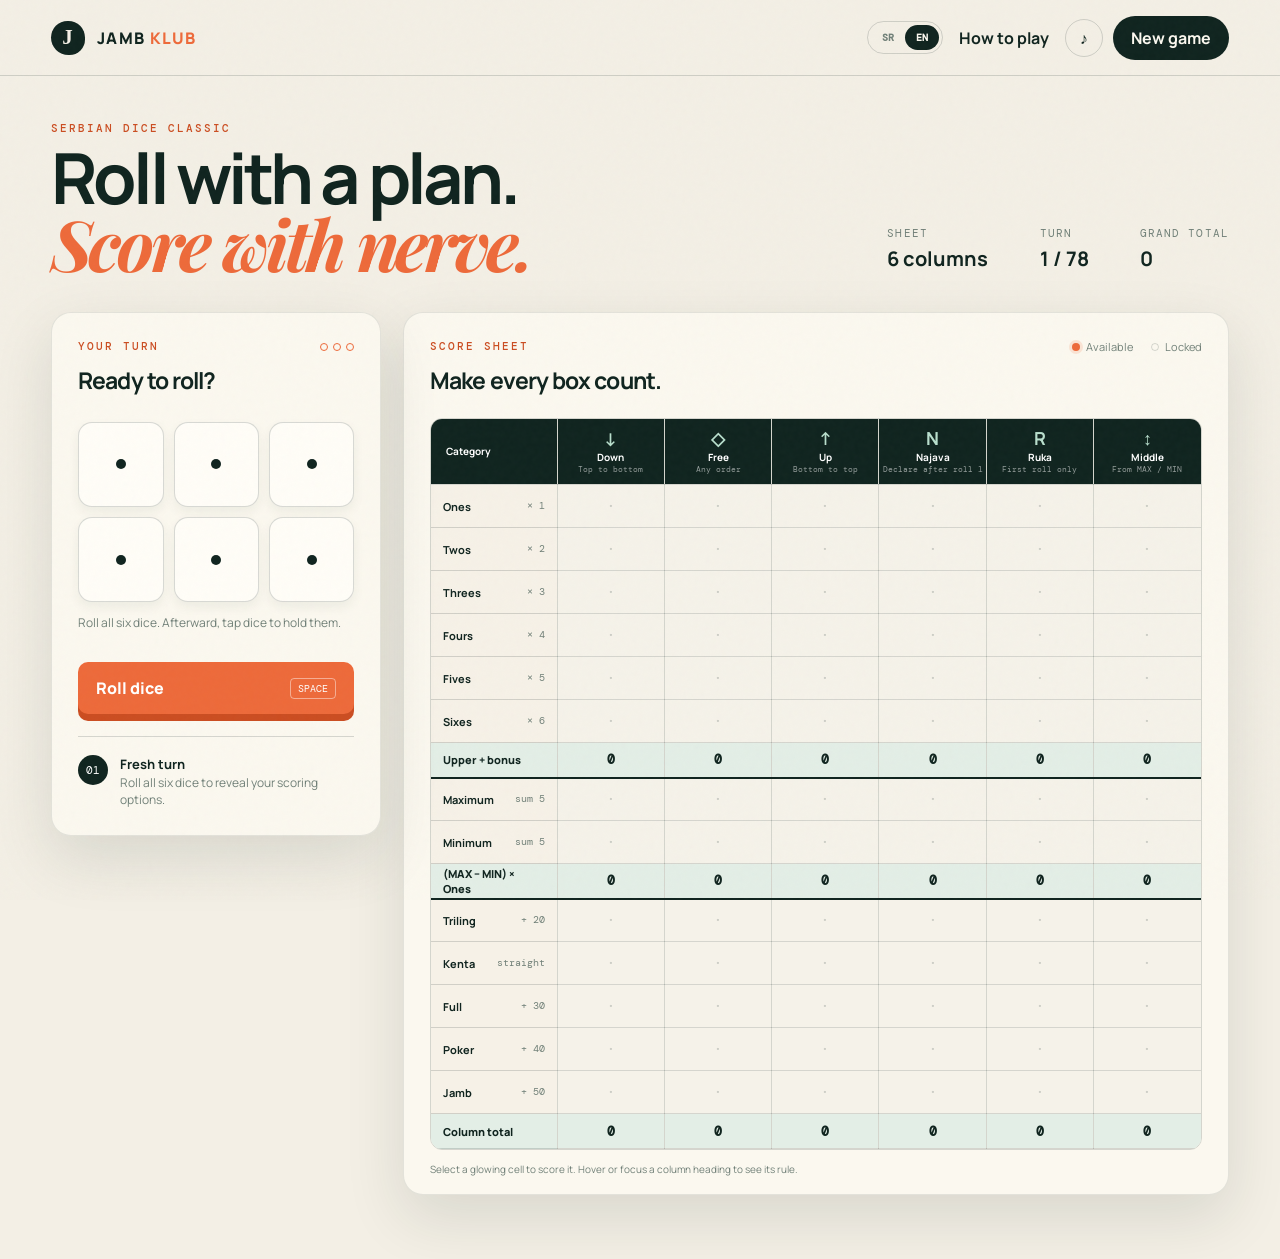
==== jamb-game/index.html @ 4c867be6 "Version 1.0.0 The First commit" ====
<!doctype html>
<html lang="en">
  <head>
    <meta charset="UTF-8" />
    <meta name="viewport" content="width=device-width, initial-scale=1.0" />
    <meta name="theme-color" content="#10241f" />
    <title>Jamb Klub</title>
    <link rel="stylesheet" href="styles.css" />
  </head>
  <body>
    <div class="paper-noise" aria-hidden="true"></div>
    <header class="topbar">
      <a class="brand" href="#" aria-label="Jamb Klub home" data-i18n-aria="brand.home">
        <span class="brand-mark">J</span>
        <span>JAMB <i>KLUB</i></span>
      </a>
      <div class="top-actions">
        <div class="language-switch" role="group" aria-label="Language" data-i18n-aria="nav.language">
          <button type="button" data-language="sr" aria-pressed="false">SR</button>
          <button type="button" data-language="en" aria-pressed="true">EN</button>
        </div>
        <button class="text-button" id="rulesButton" data-i18n="nav.rules">How to play</button>
        <button class="icon-button" id="soundButton" aria-label="Toggle sound" title="Toggle sound">♪</button>
        <button class="new-game-button" id="newGameButton" data-i18n="nav.newGame">New game</button>
      </div>
    </header>

    <main>
      <section class="hero">
        <div>
          <p class="eyebrow" data-i18n="hero.eyebrow">SERBIAN DICE CLASSIC</p>
          <h1><span data-i18n="hero.line1">Roll with a plan.</span><br /><em data-i18n="hero.line2">Score with nerve.</em></h1>
        </div>
        <div class="game-meta">
          <div><span data-i18n="meta.sheet">Sheet</span><strong id="sheetLabel">6 columns</strong></div>
          <div><span data-i18n="meta.turn">Turn</span><strong id="turnLabel">1 / 78</strong></div>
          <div><span data-i18n="meta.total">Grand total</span><strong id="grandTotal">0</strong></div>
        </div>
      </section>

      <section class="game-layout">
        <aside class="play-panel">
          <div class="turn-heading">
            <div>
              <p class="eyebrow" data-i18n="play.yourTurn">YOUR TURN</p>
              <h2 id="rollHeading">Ready to roll?</h2>
            </div>
            <span class="roll-pips" id="rollPips" aria-label="Zero of three rolls used"><i></i><i></i><i></i></span>
          </div>

          <div class="dice-tray" id="diceTray" aria-label="Dice tray" data-i18n-aria="play.diceTray"></div>
          <p class="tray-tip" id="trayTip">Roll all six dice. Afterward, tap dice to hold them.</p>
          <button class="roll-button" id="rollButton"><span id="rollButtonText">Roll dice</span><kbd>SPACE</kbd></button>

          <div class="announcement-card hidden" id="announcementCard">
            <p class="eyebrow" data-i18n="announcement.eyebrow">ANNOUNCEMENT</p>
            <strong id="announcementTitle" data-i18n="announcement.choose">Choose an announcement</strong>
            <p id="announcementCopy" data-i18n="announcement.instructions">After your first roll, select an open Najava cell to commit to it.</p>
            <button id="cancelAnnouncement" class="text-button" data-i18n="announcement.cancel">Cancel announcement</button>
          </div>

          <div class="turn-message" id="turnMessage" role="status" aria-live="polite">
            <span>01</span>
            <p><strong>Start here</strong>Roll the dice, keep what you like, and score one highlighted box.</p>
          </div>
        </aside>

        <section class="score-section">
          <div class="score-toolbar">
            <div>
              <p class="eyebrow" data-i18n="score.eyebrow">SCORE SHEET</p>
              <h2 data-i18n="score.heading">Make every box count.</h2>
            </div>
            <div class="legend"><span><i class="available-dot"></i><b data-i18n="score.available">Available</b></span><span><i class="locked-dot"></i><b data-i18n="score.locked">Locked</b></span></div>
          </div>
          <div class="score-scroll">
            <table id="scoreTable">
              <thead id="scoreHead"></thead>
              <tbody id="scoreBody"></tbody>
            </table>
          </div>
          <p class="table-hint" data-i18n="score.hint">Select a glowing cell to score it. Hover or focus a column heading to see its rule.</p>
        </section>
      </section>
    </main>

    <dialog id="setupDialog" class="modal">
      <form method="dialog" id="setupForm">
        <button class="modal-close" value="cancel" aria-label="Close" data-i18n-aria="common.close">×</button>
        <p class="eyebrow" data-i18n="setup.eyebrow">NEW GAME</p>
        <h2 data-i18n="setup.heading">Choose your sheet.</h2>
        <p data-i18n="setup.copy">More columns mean a longer, more tactical game.</p>
        <div class="sheet-options">
          <label><input type="radio" name="columns" value="6" checked /><span><b>6</b><strong data-i18n="setup.classic">Classic</strong><small data-i18n="setup.classicTime">78 turns · about 35 min</small></span></label>
          <label><input type="radio" name="columns" value="8" /><span><b>8</b><strong data-i18n="setup.extended">Extended</strong><small data-i18n="setup.extendedTime">104 turns · about 50 min</small></span></label>
          <label><input type="radio" name="columns" value="10" /><span><b>10</b><strong data-i18n="setup.master">Master</strong><small data-i18n="setup.masterTime">130 turns · about 70 min</small></span></label>
        </div>
        <button class="primary-button" value="default" id="startGameButton" data-i18n="setup.start">Start game</button>
      </form>
    </dialog>

    <dialog id="rulesDialog" class="modal rules-modal">
      <form method="dialog">
        <button class="modal-close" value="cancel" aria-label="Close" data-i18n-aria="common.close">×</button>
        <p class="eyebrow" data-i18n="rules.eyebrow">QUICK RULES</p>
        <h2 data-i18n="rules.heading">How this Jamb works.</h2>
        <div class="rules-grid">
          <article><b>01</b><h3 data-i18n="rules.rollTitle">Roll</h3><p data-i18n="rules.rollCopy">Roll six dice up to three times. Hold any dice between rolls; the best five count.</p></article>
          <article><b>02</b><h3 data-i18n="rules.scoreTitle">Score</h3><p data-i18n="rules.scoreCopy">Choose one glowing box. Number rows count matching dice. Combination rows add their printed bonuses.</p></article>
          <article><b>03</b><h3 data-i18n="rules.orderTitle">Respect order</h3><p data-i18n="rules.orderCopy">Arrows constrain the next legal box. Najava must be declared after roll one. Ruka scores roll one only.</p></article>
          <article><b>04</b><h3 data-i18n="rules.winTitle">Win</h3><p data-i18n="rules.winCopy">Finish every box. Each column totals its upper bonus, MAX–MIN calculation, and combinations.</p></article>
        </div>
        <div class="formula-strip"><span><i data-i18n="rules.upper">Upper bonus</i><strong data-i18n="rules.upperFormula">+30 at 60</strong></span><span><i data-i18n="rules.middle">Middle</i><strong data-i18n="rules.middleFormula">(MAX − MIN) × Ones</strong></span><span><i data-i18n="rules.straight">Straight</i><strong>66 / 56 / 46</strong></span></div>
        <button class="primary-button" value="default" data-i18n="rules.back">Back to the table</button>
      </form>
    </dialog>

    <dialog id="finishDialog" class="modal finish-modal">
      <form method="dialog">
        <p class="eyebrow" data-i18n="finish.eyebrow">SHEET COMPLETE</p>
        <h2 id="finishTitle" data-i18n="finish.fine">A fine game.</h2>
        <div class="final-score" id="finalScore">0</div>
        <p id="finishCopy" data-i18n="finish.defaultCopy">That is your final Jamb score.</p>
        <button class="primary-button" value="default" id="playAgainButton" data-i18n="finish.again">Play again</button>
      </form>
    </dialog>

    <script src="app.js"></script>
  </body>
</html>
---- jamb-game/styles.css ----
@import url('https://fonts.googleapis.com/css2?family=DM+Mono:wght@400;500&family=Manrope:wght@400;600;700;800&family=Playfair+Display:ital,wght@1,700&display=swap');

:root {
  --ink: #10241f;
  --cream: #f3efe5;
  --paper: #fbf8ef;
  --orange: #ed6a3a;
  --orange-dark: #cb4d21;
  --mint: #b9dfcd;
  --muted: #718078;
  --line: rgba(16, 36, 31, 0.16);
  --shadow: 0 22px 60px rgba(22, 45, 37, 0.12);
}

* { box-sizing: border-box; }
body { margin: 0; color: var(--ink); background: var(--cream); font-family: Manrope, sans-serif; min-width: 320px; }
button, input { font: inherit; }
button { color: inherit; }
.paper-noise { position: fixed; inset: 0; pointer-events: none; opacity: .18; z-index: 10; background-image: url("data:image/svg+xml,%3Csvg viewBox='0 0 180 180' xmlns='http://www.w3.org/2000/svg'%3E%3Cfilter id='n'%3E%3CfeTurbulence type='fractalNoise' baseFrequency='.9' numOctaves='3' stitchTiles='stitch'/%3E%3C/filter%3E%3Crect width='100%25' height='100%25' filter='url(%23n)' opacity='.13'/%3E%3C/svg%3E"); }
.topbar { height: 76px; display: flex; align-items: center; justify-content: space-between; padding: 0 clamp(20px, 4vw, 64px); border-bottom: 1px solid var(--line); }
.brand { display: flex; align-items: center; gap: 12px; color: var(--ink); text-decoration: none; font-weight: 800; letter-spacing: .08em; }
.brand i { color: var(--orange); font-style: normal; }
.brand-mark { width: 34px; aspect-ratio: 1; display: grid; place-items: center; color: var(--cream); background: var(--ink); border-radius: 50% 50% 47% 53%; font-family: Georgia, serif; font-size: 21px; }
.top-actions { display: flex; align-items: center; gap: 10px; }
.language-switch { display: flex; padding: 3px; border: 1px solid var(--line); border-radius: 99px; }
.language-switch button { min-width: 34px; padding: 6px 8px; border: 0; border-radius: 99px; background: transparent; color: var(--muted); font: 700 10px 'DM Mono', monospace; cursor: pointer; }
.language-switch button[aria-pressed="true"] { color: var(--paper); background: var(--ink); }
.text-button, .icon-button, .new-game-button { border: 0; background: transparent; cursor: pointer; font-weight: 700; }
.text-button:hover { color: var(--orange-dark); }
.icon-button { width: 38px; height: 38px; border: 1px solid var(--line); border-radius: 50%; }
.icon-button.muted { opacity: .4; text-decoration: line-through; }
.new-game-button { padding: 11px 18px; color: var(--paper); background: var(--ink); border-radius: 99px; }
main { width: min(1500px, 100%); margin: auto; padding: 0 clamp(16px, 4vw, 64px) 64px; }
.hero { min-height: 235px; display: flex; align-items: end; justify-content: space-between; gap: 40px; padding: 45px 0 34px; }
.eyebrow { margin: 0 0 10px; color: var(--orange-dark); font: 500 11px/1.3 'DM Mono', monospace; letter-spacing: .18em; }
h1, h2, p { margin-top: 0; }
h1 { margin-bottom: 0; font-size: clamp(42px, 5.5vw, 78px); line-height: .93; letter-spacing: -.055em; }
h1 em { color: var(--orange); font-family: 'Playfair Display', Georgia, serif; font-weight: 700; }
.game-meta { display: flex; gap: clamp(20px, 4vw, 55px); padding-bottom: 6px; }
.game-meta div { display: grid; gap: 5px; }
.game-meta span { color: var(--muted); font: 11px 'DM Mono', monospace; text-transform: uppercase; letter-spacing: .1em; }
.game-meta strong { font-size: 20px; }
.game-layout { display: grid; grid-template-columns: 330px minmax(0, 1fr); gap: 22px; align-items: start; }
.play-panel, .score-section { background: var(--paper); border: 1px solid rgba(16,36,31,.1); border-radius: 20px; box-shadow: var(--shadow); }
.play-panel { padding: 26px; position: sticky; top: 16px; }
.turn-heading, .score-toolbar { display: flex; justify-content: space-between; align-items: start; }
.turn-heading h2, .score-toolbar h2 { margin: 0; font-size: 23px; letter-spacing: -.04em; }
.roll-pips { display: flex; gap: 5px; padding-top: 4px; }
.roll-pips i { width: 8px; height: 8px; border-radius: 50%; border: 1px solid var(--orange); }
.roll-pips i.used { background: var(--orange); }
.dice-tray { display: grid; grid-template-columns: repeat(3, 1fr); gap: 10px; margin: 26px 0 12px; min-height: 176px; }
.die { position: relative; aspect-ratio: 1; border: 1px solid var(--line); border-radius: 14px; background: #fffdf7; cursor: pointer; transition: transform .16s, background .16s, box-shadow .16s; box-shadow: 0 5px 12px rgba(20,44,36,.06); }
.die:hover:not(:disabled) { transform: translateY(-2px); }
.die.held { background: var(--mint); box-shadow: inset 0 0 0 2px var(--ink); transform: translateY(-5px); }
.die.rolling { animation: tumble .28s ease; }
.pip { position: absolute; width: 10px; height: 10px; border-radius: 50%; background: var(--ink); transform: translate(-50%, -50%); }
.pip.p1 { left: 25%; top: 25%; }.pip.p2 { left: 75%; top: 25%; }.pip.p3 { left: 25%; top: 50%; }.pip.p4 { left: 50%; top: 50%; }.pip.p5 { left: 75%; top: 50%; }.pip.p6 { left: 25%; top: 75%; }.pip.p7 { left: 75%; top: 75%; }
@keyframes tumble { 50% { transform: rotate(9deg) scale(.9); } }
.tray-tip { color: var(--muted); font-size: 12px; line-height: 1.5; min-height: 36px; }
.roll-button, .primary-button { width: 100%; border: 0; border-radius: 10px; padding: 15px 18px; color: white; background: var(--orange); font-weight: 800; cursor: pointer; box-shadow: 0 7px 0 var(--orange-dark); transition: transform .1s, box-shadow .1s; }
.roll-button { display: flex; justify-content: space-between; align-items: center; }
.roll-button:active, .primary-button:active { transform: translateY(4px); box-shadow: 0 3px 0 var(--orange-dark); }
.roll-button:disabled { cursor: not-allowed; opacity: .45; box-shadow: none; }
kbd { padding: 3px 7px; border: 1px solid rgba(255,255,255,.45); border-radius: 4px; font: 10px 'DM Mono', monospace; }
.announcement-card { margin-top: 18px; padding: 15px; border: 1px solid var(--orange); background: #fff5eb; border-radius: 12px; }
.announcement-card strong { display: block; margin-bottom: 6px; }
.announcement-card p:not(.eyebrow) { margin-bottom: 7px; color: var(--muted); font-size: 12px; }
.announcement-card .text-button { padding: 0; font-size: 12px; }
.hidden { display: none !important; }
.turn-message { display: flex; gap: 12px; margin-top: 22px; padding-top: 18px; border-top: 1px solid var(--line); }
.turn-message > span { flex: 0 0 auto; width: 30px; height: 30px; display: grid; place-items: center; border-radius: 50%; color: white; background: var(--ink); font: 11px 'DM Mono', monospace; }
.turn-message p { margin: 0; color: var(--muted); font-size: 12px; line-height: 1.45; }
.turn-message strong { display: block; color: var(--ink); font-size: 13px; }
.score-section { min-width: 0; padding: 26px 26px 18px; }
.legend { display: flex; gap: 18px; color: var(--muted); font-size: 11px; }
.legend span { display: flex; align-items: center; gap: 6px; }
.legend b { font: inherit; }
.legend i { width: 8px; height: 8px; border-radius: 50%; }
.available-dot { background: var(--orange); box-shadow: 0 0 0 3px rgba(237,106,58,.15); }.locked-dot { border: 1px solid var(--line); }
.score-scroll { margin-top: 22px; overflow-x: auto; border: 1px solid var(--line); border-radius: 12px; }
table { width: 100%; min-width: 650px; border-collapse: collapse; table-layout: fixed; }
th, td { height: 43px; border-right: 1px solid var(--line); border-bottom: 1px solid var(--line); text-align: center; }
th:last-child, td:last-child { border-right: 0; }
thead th { height: 66px; position: sticky; top: 0; z-index: 2; padding: 7px 4px; background: var(--ink); color: white; font-size: 10px; }
thead th:first-child { width: 126px; text-align: left; padding-left: 15px; }
.column-symbol { display: block; color: var(--mint); font-size: 18px; line-height: 1.2; }
.column-rule { display: block; opacity: .55; font: 8px 'DM Mono', monospace; white-space: nowrap; }
tbody th { padding: 0 12px; background: #f6f1e7; text-align: left; font-size: 11px; }
tbody th span { float: right; color: var(--muted); font: 10px 'DM Mono', monospace; }
td { position: relative; background: rgba(255,255,255,.45); font: 500 13px 'DM Mono', monospace; }
td.filled { background: #fffdf8; color: var(--ink); font-weight: 500; }
td.available { cursor: pointer; background: rgba(237,106,58,.09); box-shadow: inset 0 0 0 1px var(--orange); color: var(--orange-dark); font-weight: 700; }
td.available:hover, td.available:focus { outline: none; background: var(--orange); color: white; }
td.announceable { cursor: pointer; background: rgba(185,223,205,.25); box-shadow: inset 0 0 0 1px #6cad8d; color: #2e6c55; }
td.announceable:hover, td.announceable:focus { outline: none; background: var(--mint); }
td.locked { color: rgba(16,36,31,.18); background: rgba(16,36,31,.025); }
td .score-preview { display: block; font-size: 8px; opacity: .72; }
tr.subtotal-row th, tr.subtotal-row td { height: 35px; background: #e3eee6; font-weight: 800; }
tr.section-start th, tr.section-start td { border-top: 2px solid var(--ink); }
.table-hint { margin: 12px 0 0; color: var(--muted); font-size: 10px; }
.modal { width: min(680px, calc(100% - 30px)); border: 0; border-radius: 22px; padding: 0; color: var(--ink); background: var(--paper); box-shadow: 0 30px 100px rgba(0,0,0,.3); }
.modal::backdrop { background: rgba(10,30,25,.68); backdrop-filter: blur(4px); }
.modal form { position: relative; padding: clamp(28px, 5vw, 50px); }
.modal h2 { margin-bottom: 8px; font-size: 36px; letter-spacing: -.05em; }
.modal form > p:not(.eyebrow) { color: var(--muted); }
.modal-close { position: absolute; right: 20px; top: 16px; border: 0; background: transparent; font-size: 28px; cursor: pointer; }
.sheet-options { display: grid; grid-template-columns: repeat(3, 1fr); gap: 12px; margin: 28px 0; }
.sheet-options input { position: absolute; opacity: 0; }
.sheet-options span { display: grid; padding: 18px; border: 1px solid var(--line); border-radius: 14px; cursor: pointer; }
.sheet-options b { font-size: 34px; color: var(--orange); }.sheet-options strong { margin: 5px 0; }.sheet-options small { color: var(--muted); font-size: 10px; }
.sheet-options input:checked + span { border-color: var(--orange); background: #fff3e7; box-shadow: inset 0 0 0 1px var(--orange); }
.rules-grid { display: grid; grid-template-columns: 1fr 1fr; gap: 18px; margin: 25px 0; }
.rules-grid article { padding: 17px; border: 1px solid var(--line); border-radius: 12px; }
.rules-grid b { color: var(--orange); font: 11px 'DM Mono', monospace; }.rules-grid h3 { margin: 7px 0 5px; }.rules-grid p { margin: 0; color: var(--muted); font-size: 12px; line-height: 1.5; }
.formula-strip { display: flex; justify-content: space-between; gap: 10px; padding: 15px; margin-bottom: 25px; background: var(--ink); color: white; border-radius: 12px; font-size: 10px; }
.formula-strip span { display: grid; gap: 3px; opacity: .65; }.formula-strip i { font-style: normal; }.formula-strip strong { opacity: 1; color: var(--mint); }
.finish-modal { text-align: center; }.final-score { margin: 15px 0; color: var(--orange); font: 800 86px/1 Manrope, sans-serif; }

@media (max-width: 950px) {
  .hero { align-items: start; flex-direction: column; min-height: 0; }
  .game-layout { grid-template-columns: 1fr; }
  .play-panel { position: static; }
  .dice-tray { grid-template-columns: repeat(6, 1fr); min-height: 0; }
}
@media (max-width: 620px) {
  .topbar { height: 64px; }.text-button#rulesButton, .icon-button { display: none; }
  .top-actions { gap: 6px; }.new-game-button { padding: 10px 13px; }.language-switch button { min-width: 30px; padding: 5px 6px; }
  main { padding-bottom: 30px; }.hero { padding: 35px 0 25px; }.game-meta { width: 100%; justify-content: space-between; gap: 8px; }
  .game-meta strong { font-size: 15px; }.play-panel, .score-section { padding: 18px; border-radius: 15px; }
  .dice-tray { grid-template-columns: repeat(3, 1fr); }.legend { display: none; }.score-toolbar h2 { font-size: 20px; }
  .sheet-options, .rules-grid { grid-template-columns: 1fr; }.sheet-options span { grid-template-columns: 45px 1fr; align-items: center; }.sheet-options b { grid-row: span 2; }.formula-strip { flex-direction: column; }
}
@media (prefers-reduced-motion: reduce) { *, *::before, *::after { animation: none !important; scroll-behavior: auto !important; } }
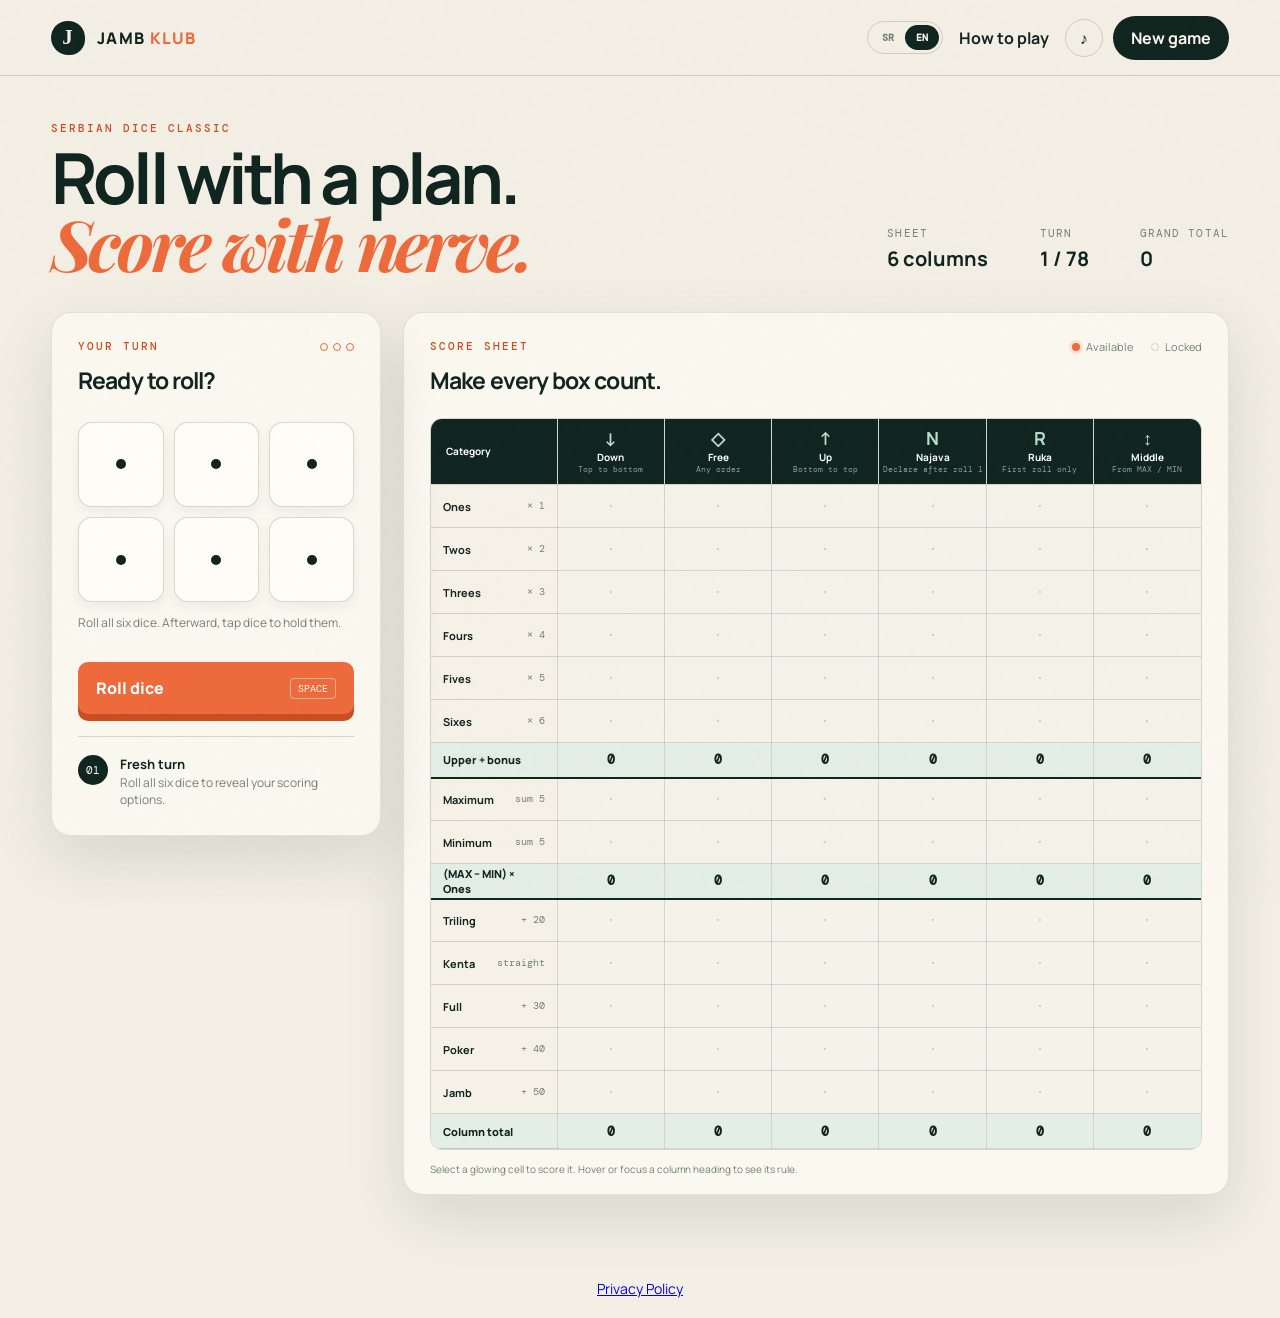
==== commit c7f4e17f: "privacy policy added privacy policy added" ====
--- a/jamb-game/index.html
+++ b/jamb-game/index.html
@@ -84,6 +84,11 @@
       </section>
     </main>
 
+    <footer style="text-align:center;padding:20px;color:#718078;font-size:14px;">
+      <a href="privacy.html">Privacy Policy</a>
+    </footer>
+
+
     <dialog id="setupDialog" class="modal">
       <form method="dialog" id="setupForm">
         <button class="modal-close" value="cancel" aria-label="Close" data-i18n-aria="common.close">×</button>
